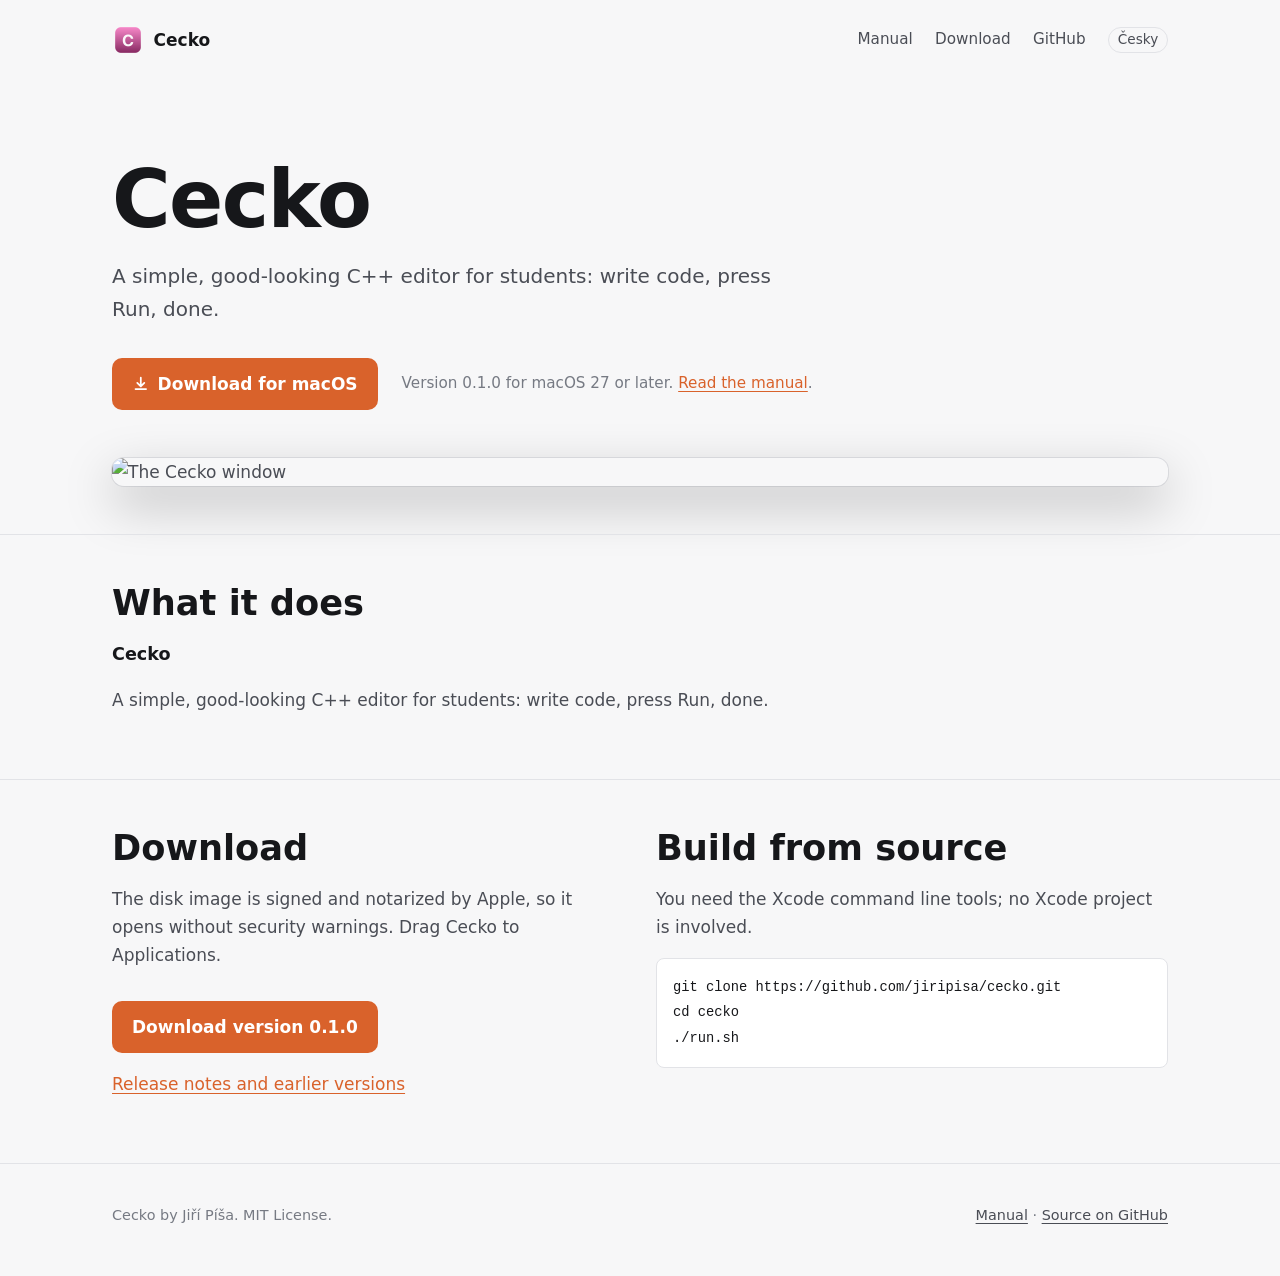
==== docs/index.html @ 794611c7 "chore: app skeleton — Cecko, a beginner C++ editor for macOS" ====
<!doctype html>
<html lang="en">
<head>
<meta charset="utf-8">
<meta name="viewport" content="width=device-width, initial-scale=1">
<title>Cecko for macOS</title>
<meta name="description" content="A simple, good-looking C++ editor for students: write code, press Run, done.">
<meta property="og:title" content="Cecko">
<meta property="og:description" content="A simple, good-looking C++ editor for students: write code, press Run, done.">
<meta property="og:image" content="https://jiripisa.github.io/cecko/assets/cecko-window.png">
<meta property="og:type" content="website">
<link rel="alternate" hreflang="en" href="https://jiripisa.github.io/cecko/">
<link rel="alternate" hreflang="cs" href="https://jiripisa.github.io/cecko/cs/">
<link rel="alternate" hreflang="x-default" href="https://jiripisa.github.io/cecko/">
<link rel="icon" href="assets/icon.png">
<link rel="stylesheet" href="assets/site.css">
</head>
<body>

<header class="wrap masthead">
  <a class="brand" href="#top"><img src="assets/icon.png" alt="" width="32" height="32">Cecko</a>
  <nav aria-label="Page">
    <a href="manual.html">Manual</a>
    <a href="#get">Download</a>
    <a href="https://github.com/jiripisa/cecko">GitHub</a>
    <a class="lang" href="cs/" hreflang="cs" lang="cs">Česky</a>
  </nav>
</header>

<main id="top">
  <div class="wrap hero">
    <h1>Cecko</h1>
    <p class="lede">A simple, good-looking C++ editor for students: write code, press Run, done.</p>
    <div class="actions">
      <a class="button" href="https://github.com/jiripisa/cecko/releases/download/v0.1.0/Cecko-0.1.0.dmg">
        <svg viewBox="0 0 20 20" fill="none" stroke="currentColor" stroke-width="2" aria-hidden="true"><path d="M10 3v10m0 0-4-4m4 4 4-4M4 16h12" stroke-linecap="round" stroke-linejoin="round"/></svg>
        Download for macOS
      </a>
      <span class="meta">Version 0.1.0 for macOS 27 or later. <a href="manual.html">Read the manual</a>.</span>
    </div>
    <figure class="shot">
      <img src="assets/cecko-window.png" alt="The Cecko window" width="1400">
    </figure>
  </div>

  <section id="features">
    <div class="wrap">
      <h2>What it does</h2>
      <!-- FILL: two to four short feature blocks from what the user said the app is for. -->
      <div class="grid">
        <div>
          <h3>Cecko</h3>
          <p>A simple, good-looking C++ editor for students: write code, press Run, done.</p>
        </div>
      </div>
    </div>
  </section>

  <section id="get">
    <div class="wrap grid">
      <div>
        <h2>Download</h2>
        <p>The disk image is signed and notarized by Apple, so it opens without
        security warnings. Drag Cecko to Applications.</p>
        <div class="actions">
          <a class="button" href="https://github.com/jiripisa/cecko/releases/download/v0.1.0/Cecko-0.1.0.dmg">Download version 0.1.0</a>
        </div>
        <p><a href="https://github.com/jiripisa/cecko/releases">Release notes and earlier versions</a></p>
      </div>
      <div>
        <h2>Build from source</h2>
        <p>You need the Xcode command line tools; no Xcode project is involved.</p>
<pre><code>git clone https://github.com/jiripisa/cecko.git
cd cecko
./run.sh</code></pre>
      </div>
    </div>
  </section>
</main>

<footer>
  <div class="wrap">
    <span>Cecko by Jiří Píša. MIT License.</span>
    <span><a href="manual.html">Manual</a> · <a href="https://github.com/jiripisa/cecko">Source on GitHub</a></span>
  </div>
</footer>

</body>
</html>
---- docs/assets/site.css ----
/* Shared by index.html and manual.html. Colours are tokens; adjust --accent
   to the app's icon. Light and dark follow the system. */
:root {
  --bg: #f7f7f8;
  --panel: #ffffff;
  --line: #e2e3e7;
  --ink: #16171a;
  --ink2: #4a4d55;
  --ink3: #767a83;
  --accent: #d9622b;
  --accent-ink: #ffffff;
  --measure: 44rem;
  --gutter: clamp(1rem, 4vw, 3rem);
  color-scheme: light dark;
}
@media (prefers-color-scheme: dark) {
  :root {
    --bg: #131418;
    --panel: #1a1c21;
    --line: #2a2d34;
    --ink: #e7ecf2;
    --ink2: #aab2bd;
    --ink3: #7d848e;
    --accent: #ff9e4a;
    --accent-ink: #1a1209;
  }
}
* { box-sizing: border-box; }
html { -webkit-text-size-adjust: 100%; scroll-padding-top: 1.5rem; }
body {
  margin: 0;
  background: var(--bg);
  color: var(--ink2);
  font: 1.0625rem/1.65 system-ui, -apple-system, "Segoe UI", sans-serif;
}
a { color: var(--accent); text-underline-offset: .2em; }
a:focus-visible, button:focus-visible { outline: 2px solid var(--accent); outline-offset: 3px; border-radius: 4px; }
code, kbd, pre { font-family: ui-monospace, "SF Mono", Menlo, monospace; font-size: .9em; }
code { color: var(--ink); }
b, strong { color: var(--ink); font-weight: 600; }
img { max-width: 100%; height: auto; }
.wrap { max-width: 72rem; margin: 0 auto; padding: 0 var(--gutter); }

.masthead { display: flex; align-items: center; justify-content: space-between; gap: 1rem; padding-block: 1.5rem; }
.brand { display: flex; align-items: center; gap: .6rem; color: var(--ink); text-decoration: none; font-weight: 650; }
.brand img { width: 2rem; height: 2rem; }
.masthead nav { display: flex; flex-wrap: wrap; justify-content: flex-end; gap: .4rem 1.4rem; }
.masthead nav a { color: var(--ink2); text-decoration: none; font-size: .95rem; }
.masthead nav a:hover, .masthead nav a[aria-current] { color: var(--ink); }
.masthead nav a.lang { padding: 0 .55rem; border: 1px solid var(--line); border-radius: 999px; font-size: .85rem; }

.hero { padding-block: clamp(2rem, 7vw, 5rem) 3rem; }
.hero h1 { margin: 0; color: var(--ink); font-size: clamp(2.6rem, 8vw, 5rem); line-height: 1; letter-spacing: -.02em; }
.lede { max-width: var(--measure); margin: 1.25rem 0 0; font-size: 1.25rem; }
.actions { display: flex; flex-wrap: wrap; align-items: center; gap: 1rem 1.5rem; margin-top: 2rem; }
.button {
  display: inline-flex; align-items: center; gap: .5rem; padding: .75rem 1.25rem; border-radius: 10px;
  background: var(--accent); color: var(--accent-ink); font-weight: 650; text-decoration: none;
}
.button svg { width: 1.1rem; height: 1.1rem; }
.meta { color: var(--ink3); font-size: .95rem; }
.shot { margin: 3rem 0 0; }
.shot img { display: block; border-radius: 12px; box-shadow: 0 18px 50px rgba(0,0,0,.25), 0 0 0 1px var(--line); }

section { padding-block: 3rem; border-top: 1px solid var(--line); }
section h2 { margin: 0 0 1rem; color: var(--ink); font-size: clamp(1.6rem, 3.5vw, 2.2rem); line-height: 1.15; }
section p, section li { max-width: var(--measure); }
.grid { display: grid; grid-template-columns: repeat(auto-fit, minmax(16rem, 1fr)); gap: 2rem; }
.grid h3 { margin: 0 0 .4rem; color: var(--ink); font-size: 1.1rem; }
pre { overflow-x: auto; padding: 1rem; border-radius: 8px; background: var(--panel); border: 1px solid var(--line); color: var(--ink); }

footer { padding-block: 2.5rem 3rem; color: var(--ink3); font-size: .9rem; border-top: 1px solid var(--line); }
footer .wrap { display: flex; flex-wrap: wrap; justify-content: space-between; gap: 1rem; }
footer a { color: var(--ink2); }

@media (max-width: 640px) {
  .masthead nav a:not(.lang):not(:first-child) { display: none; }
}
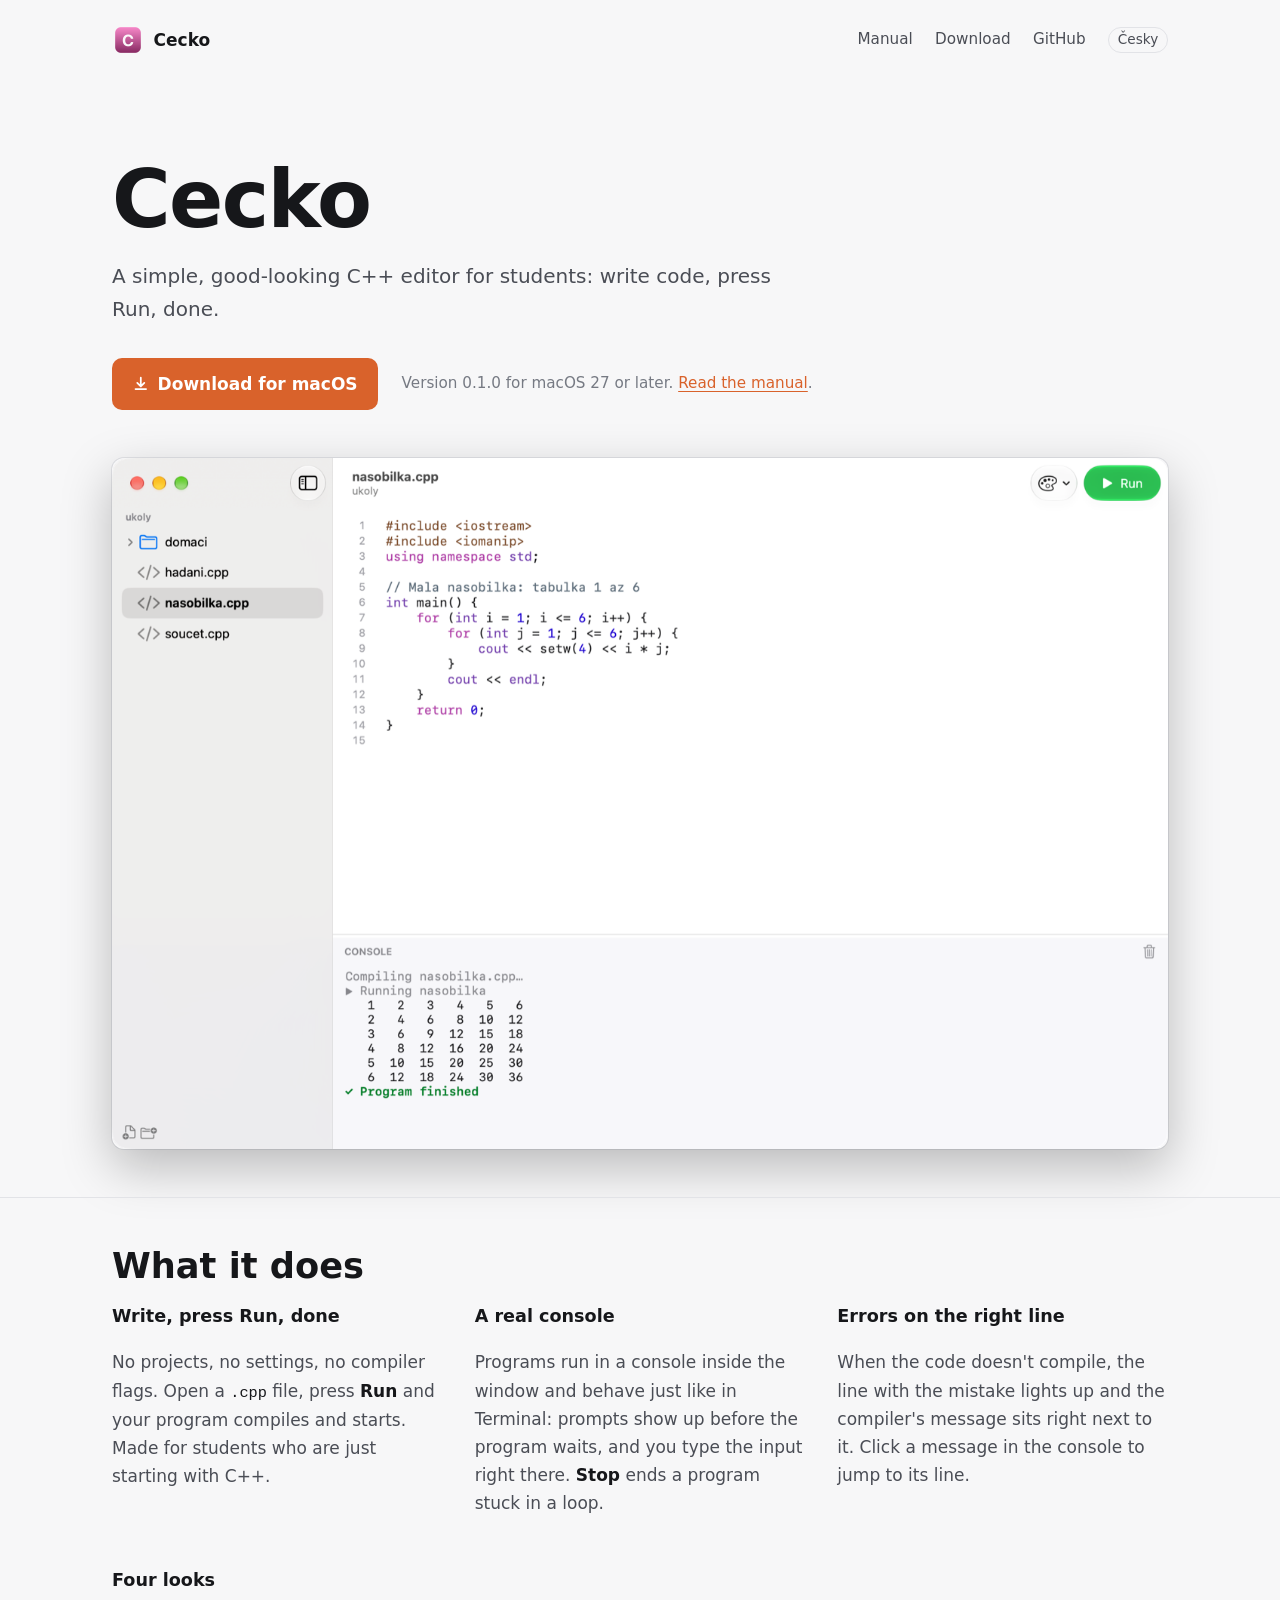
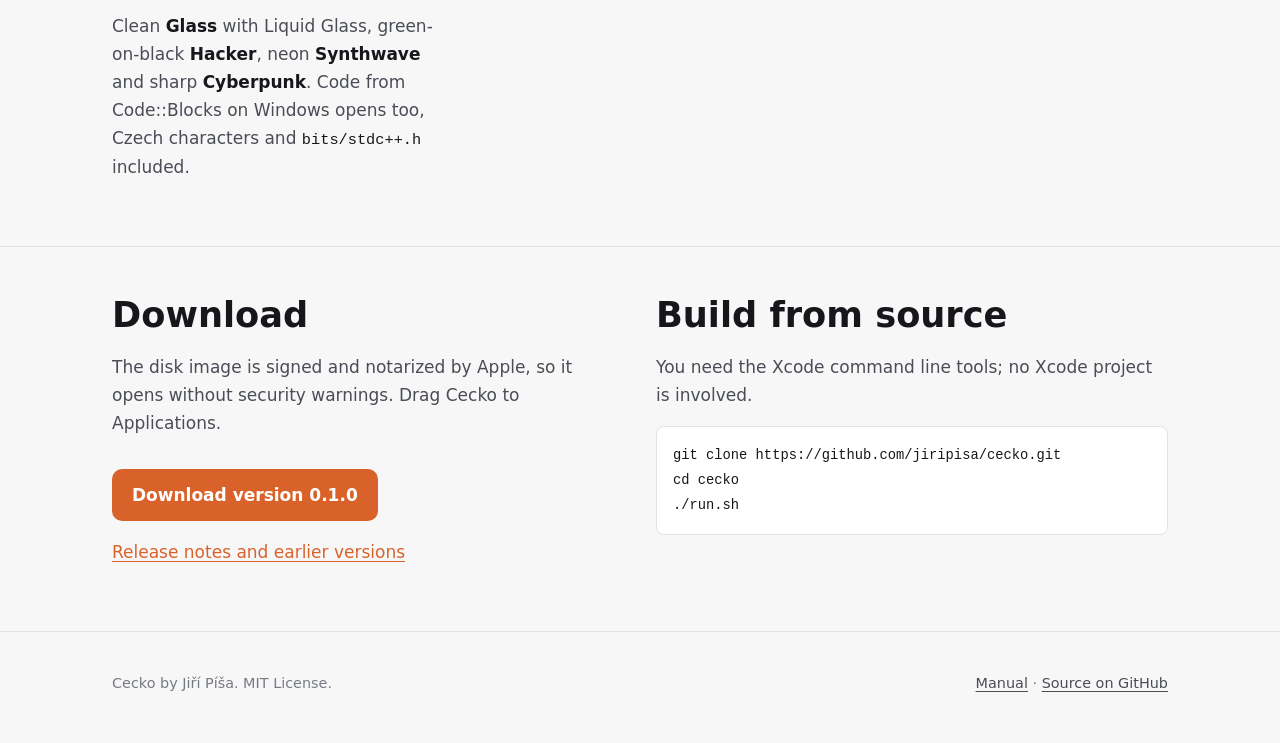
==== commit 93bfb782: "docs: website, manual (EN + CS) and changelog for v0.1" ====
--- a/docs/index.html
+++ b/docs/index.html
@@ -46,11 +46,30 @@
   <section id="features">
     <div class="wrap">
       <h2>What it does</h2>
-      <!-- FILL: two to four short feature blocks from what the user said the app is for. -->
       <div class="grid">
         <div>
-          <h3>Cecko</h3>
-          <p>A simple, good-looking C++ editor for students: write code, press Run, done.</p>
+          <h3>Write, press Run, done</h3>
+          <p>No projects, no settings, no compiler flags. Open a <code>.cpp</code>
+          file, press <b>Run</b> and your program compiles and starts. Made for
+          students who are just starting with C++.</p>
+        </div>
+        <div>
+          <h3>A real console</h3>
+          <p>Programs run in a console inside the window and behave just like in
+          Terminal: prompts show up before the program waits, and you type the
+          input right there. <b>Stop</b> ends a program stuck in a loop.</p>
+        </div>
+        <div>
+          <h3>Errors on the right line</h3>
+          <p>When the code doesn't compile, the line with the mistake lights up
+          and the compiler's message sits right next to it. Click a message in
+          the console to jump to its line.</p>
+        </div>
+        <div>
+          <h3>Four looks</h3>
+          <p>Clean <b>Glass</b> with Liquid Glass, green-on-black <b>Hacker</b>,
+          neon <b>Synthwave</b> and sharp <b>Cyberpunk</b>. Code from Code::Blocks
+          on Windows opens too, Czech characters and <code>bits/stdc++.h</code> included.</p>
         </div>
       </div>
     </div>
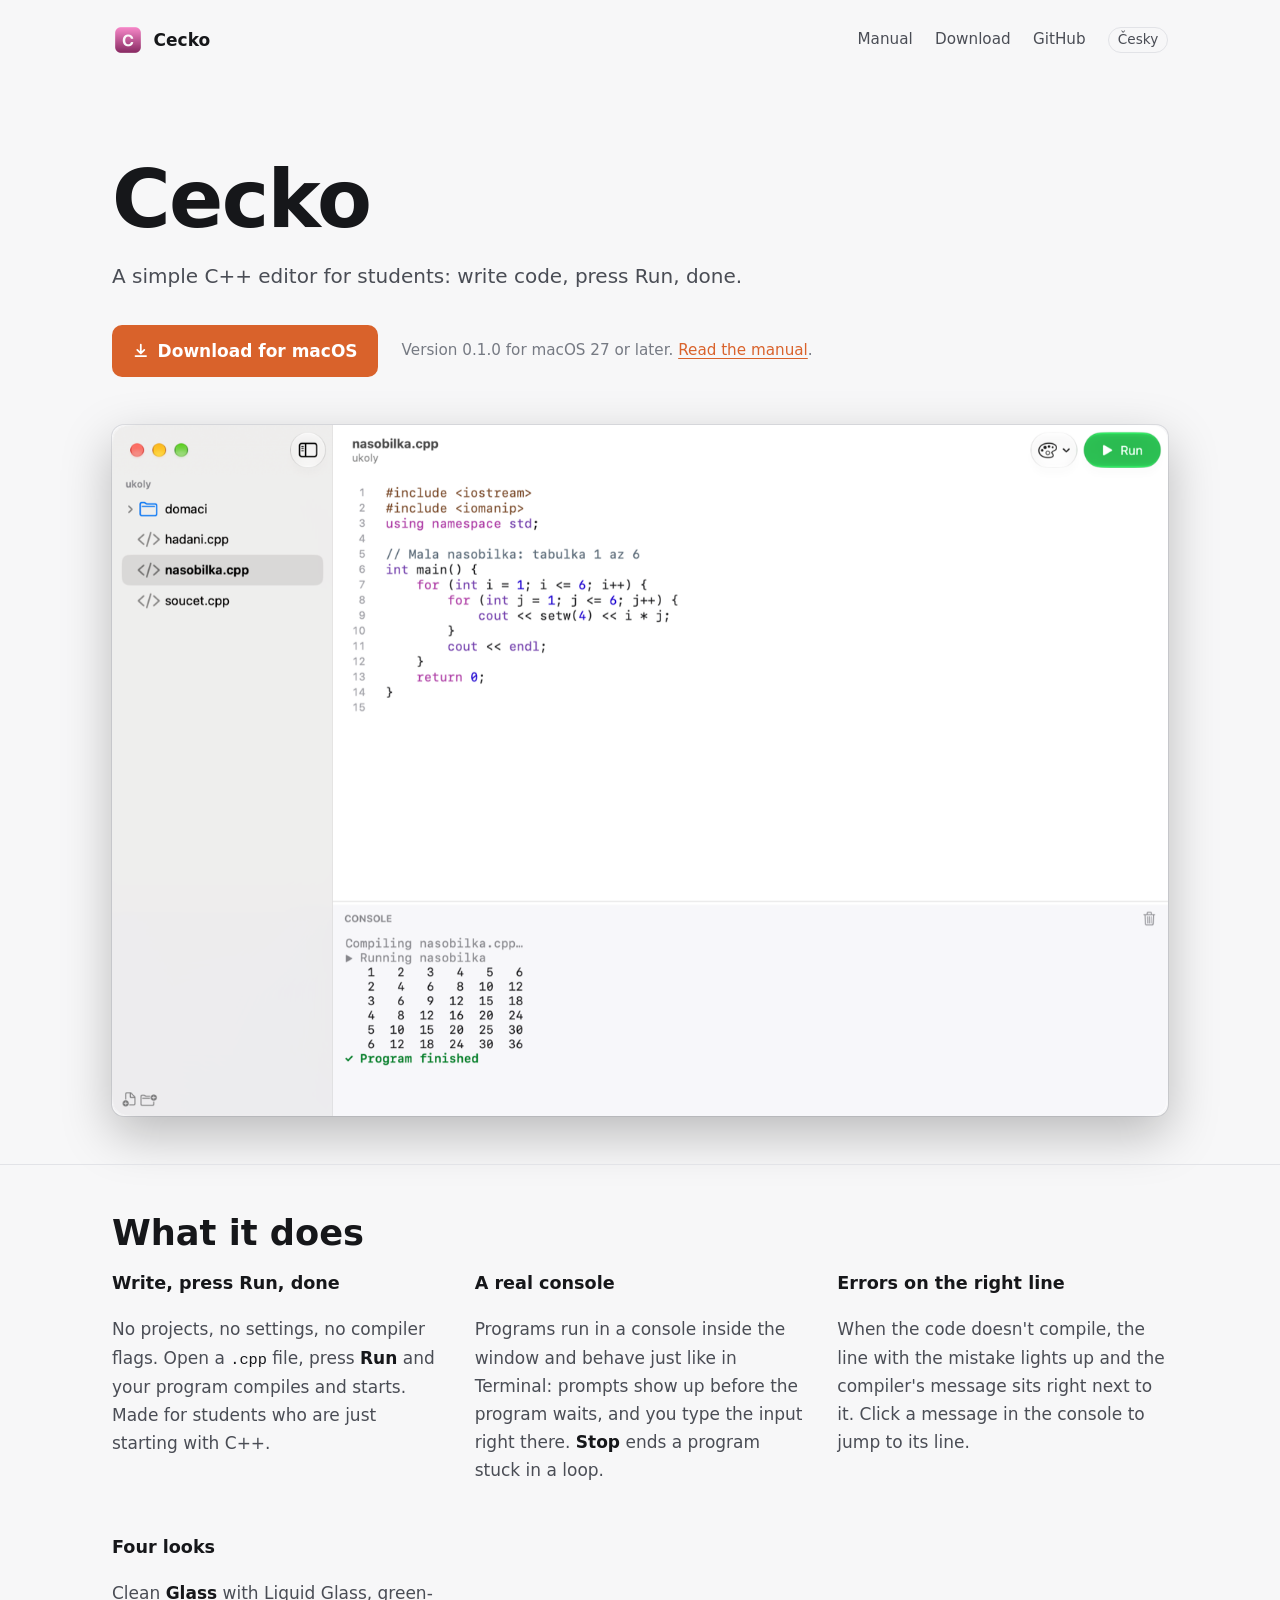
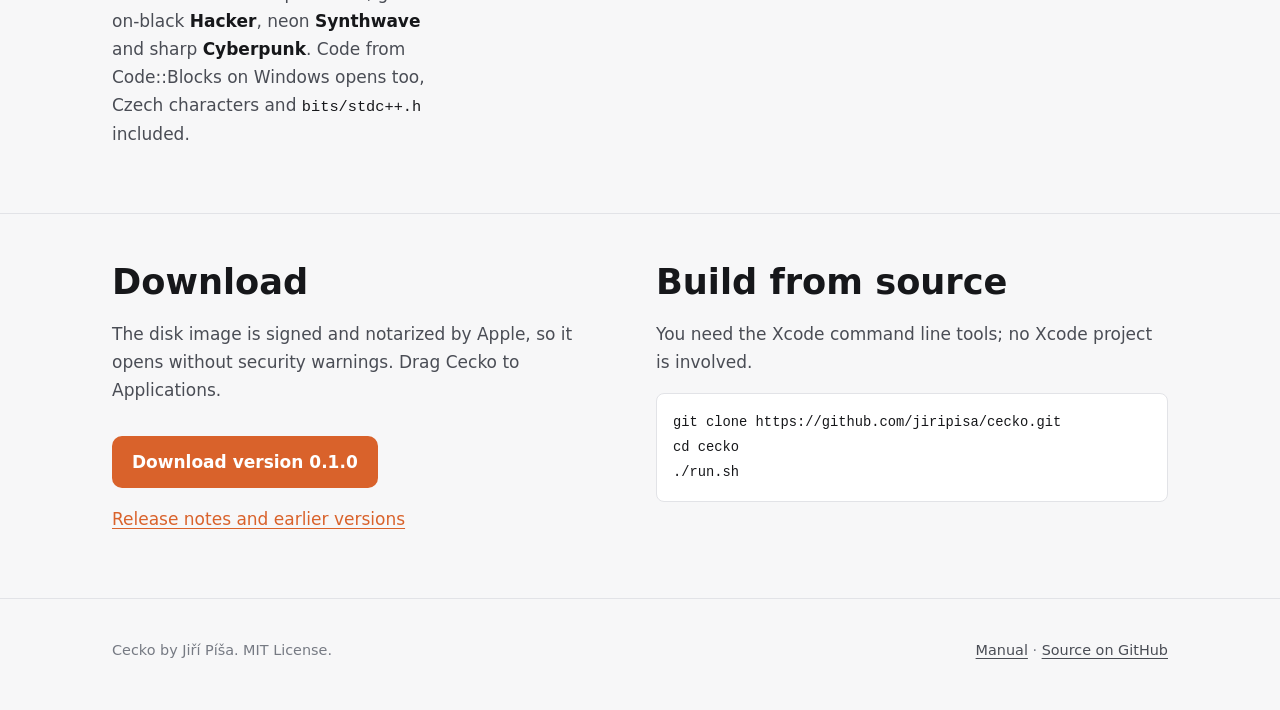
==== commit 44cfff8b: "fix(ui): one bubble per line, save before Trash, focus back to editor, no focus ring; docs: drop 'go" ====
--- a/docs/index.html
+++ b/docs/index.html
@@ -4,9 +4,9 @@
 <meta charset="utf-8">
 <meta name="viewport" content="width=device-width, initial-scale=1">
 <title>Cecko for macOS</title>
-<meta name="description" content="A simple, good-looking C++ editor for students: write code, press Run, done.">
+<meta name="description" content="A simple C++ editor for students: write code, press Run, done.">
 <meta property="og:title" content="Cecko">
-<meta property="og:description" content="A simple, good-looking C++ editor for students: write code, press Run, done.">
+<meta property="og:description" content="A simple C++ editor for students: write code, press Run, done.">
 <meta property="og:image" content="https://jiripisa.github.io/cecko/assets/cecko-window.png">
 <meta property="og:type" content="website">
 <link rel="alternate" hreflang="en" href="https://jiripisa.github.io/cecko/">
@@ -30,7 +30,7 @@
 <main id="top">
   <div class="wrap hero">
     <h1>Cecko</h1>
-    <p class="lede">A simple, good-looking C++ editor for students: write code, press Run, done.</p>
+    <p class="lede">A simple C++ editor for students: write code, press Run, done.</p>
     <div class="actions">
       <a class="button" href="https://github.com/jiripisa/cecko/releases/download/v0.1.0/Cecko-0.1.0.dmg">
         <svg viewBox="0 0 20 20" fill="none" stroke="currentColor" stroke-width="2" aria-hidden="true"><path d="M10 3v10m0 0-4-4m4 4 4-4M4 16h12" stroke-linecap="round" stroke-linejoin="round"/></svg>
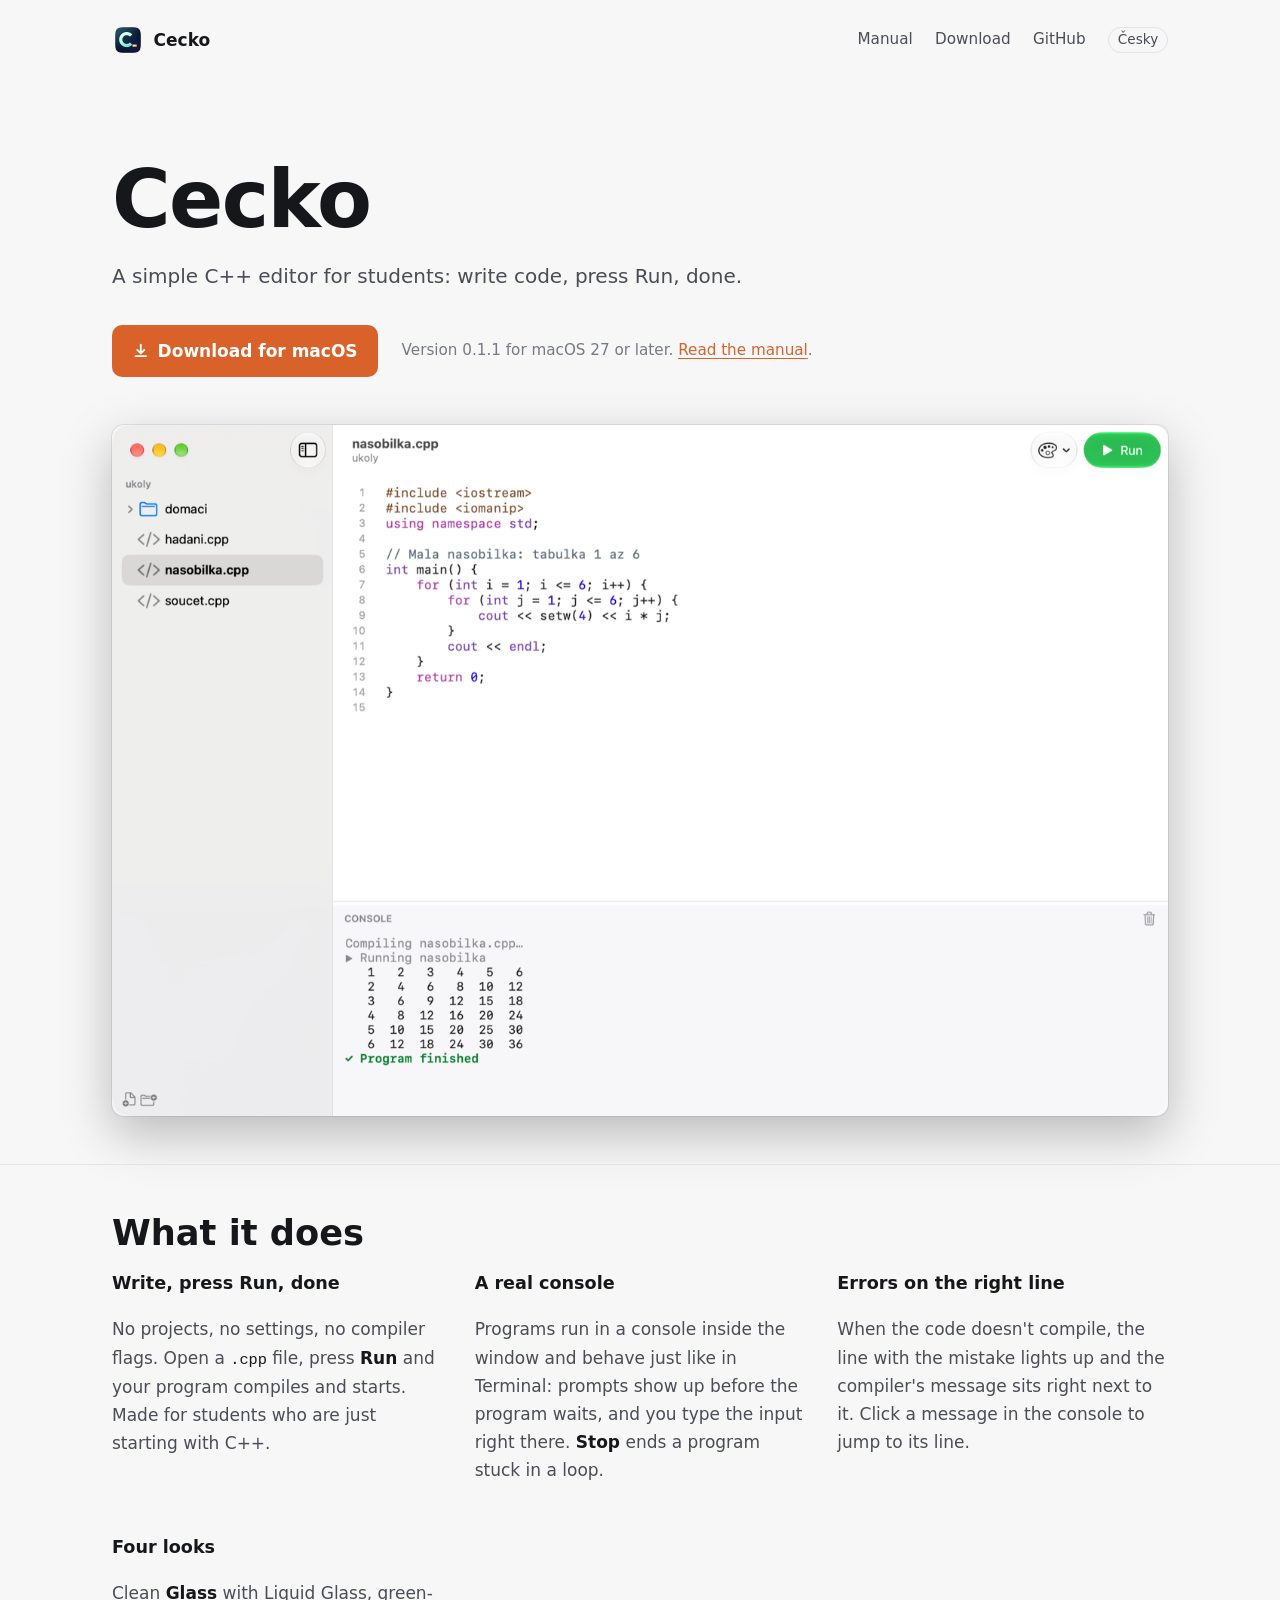
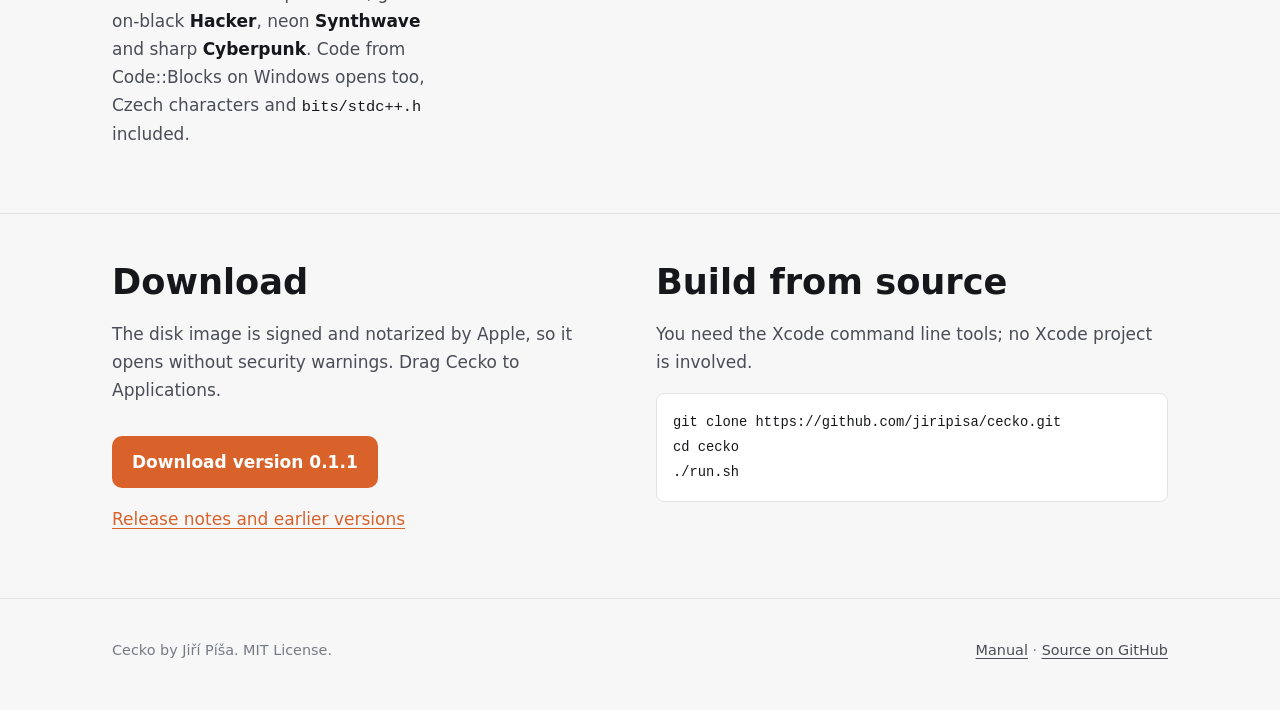
==== commit 400ba33b: "chore: merge release/v0.1.1 — v0.1.1 release" ====
--- a/docs/index.html
+++ b/docs/index.html
@@ -32,11 +32,11 @@
     <h1>Cecko</h1>
     <p class="lede">A simple C++ editor for students: write code, press Run, done.</p>
     <div class="actions">
-      <a class="button" href="https://github.com/jiripisa/cecko/releases/download/v0.1.0/Cecko-0.1.0.dmg">
+      <a class="button" href="https://github.com/jiripisa/cecko/releases/download/v0.1.1/Cecko-0.1.1.dmg">
         <svg viewBox="0 0 20 20" fill="none" stroke="currentColor" stroke-width="2" aria-hidden="true"><path d="M10 3v10m0 0-4-4m4 4 4-4M4 16h12" stroke-linecap="round" stroke-linejoin="round"/></svg>
         Download for macOS
       </a>
-      <span class="meta">Version 0.1.0 for macOS 27 or later. <a href="manual.html">Read the manual</a>.</span>
+      <span class="meta">Version 0.1.1 for macOS 27 or later. <a href="manual.html">Read the manual</a>.</span>
     </div>
     <figure class="shot">
       <img src="assets/cecko-window.png" alt="The Cecko window" width="1400">
@@ -82,7 +82,7 @@
         <p>The disk image is signed and notarized by Apple, so it opens without
         security warnings. Drag Cecko to Applications.</p>
         <div class="actions">
-          <a class="button" href="https://github.com/jiripisa/cecko/releases/download/v0.1.0/Cecko-0.1.0.dmg">Download version 0.1.0</a>
+          <a class="button" href="https://github.com/jiripisa/cecko/releases/download/v0.1.1/Cecko-0.1.1.dmg">Download version 0.1.1</a>
         </div>
         <p><a href="https://github.com/jiripisa/cecko/releases">Release notes and earlier versions</a></p>
       </div>
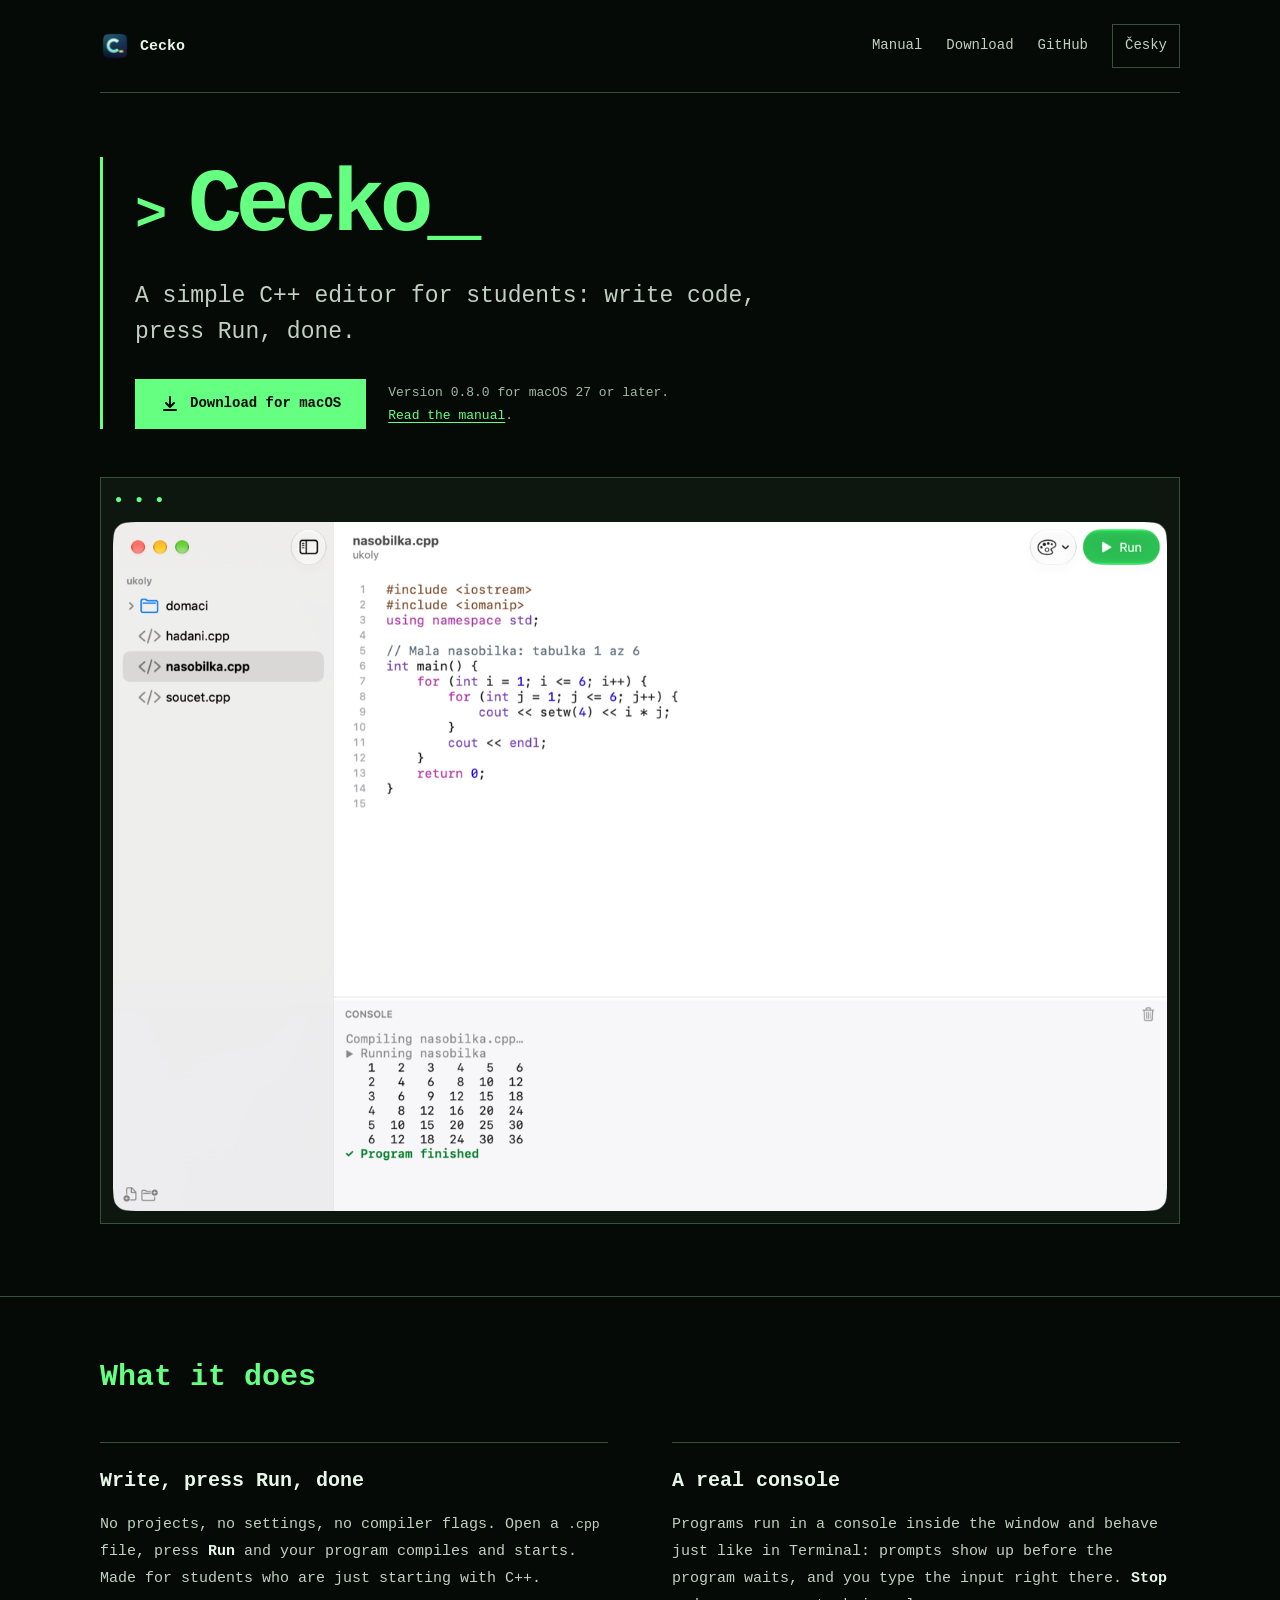
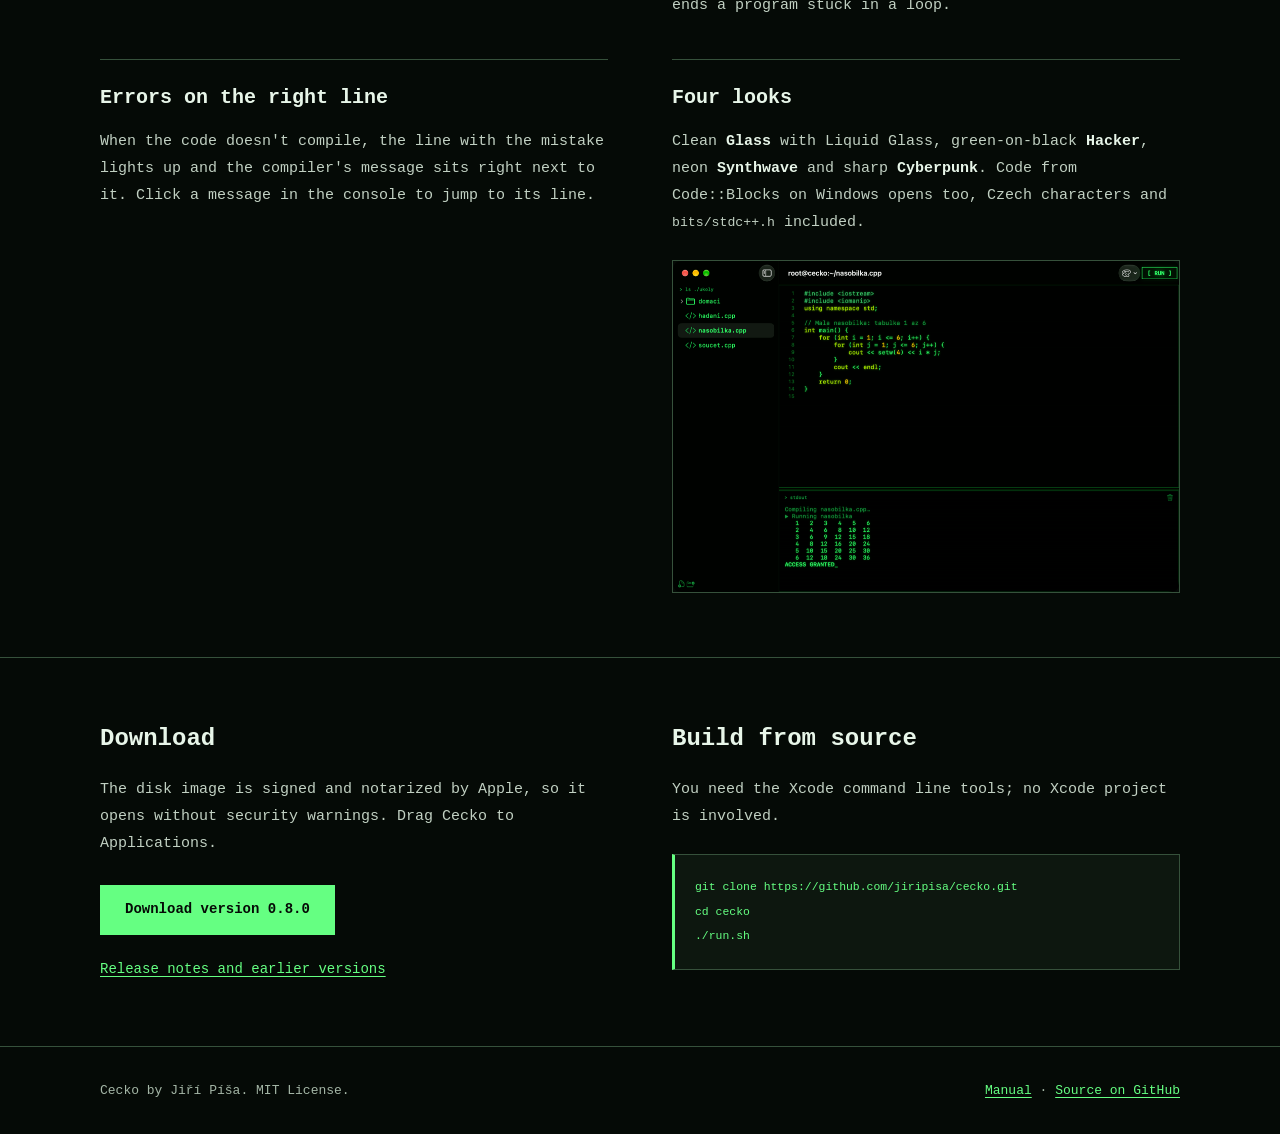
==== commit ebe7f5f4: "chore: merge release/v0.8.0 — v0.8.0 release" ====
--- a/docs/index.html
+++ b/docs/index.html
@@ -16,6 +16,7 @@
 <link rel="stylesheet" href="assets/site.css">
 </head>
 <body>
+<a class="skip" href="#top">Skip to content</a>
 
 <header class="wrap masthead">
   <a class="brand" href="#top"><img src="assets/icon.png" alt="" width="32" height="32">Cecko</a>
@@ -29,17 +30,19 @@
 
 <main id="top">
   <div class="wrap hero">
-    <h1>Cecko</h1>
+    <div class="hero-copy">
+    <h1><span class="prompt" aria-hidden="true">&gt; </span>Cecko<span class="cursor" aria-hidden="true">_</span></h1>
     <p class="lede">A simple C++ editor for students: write code, press Run, done.</p>
     <div class="actions">
-      <a class="button" href="https://github.com/jiripisa/cecko/releases/download/v0.1.1/Cecko-0.1.1.dmg">
+      <a class="button" href="https://github.com/jiripisa/cecko/releases/download/v0.8.0/Cecko-0.8.0.dmg">
         <svg viewBox="0 0 20 20" fill="none" stroke="currentColor" stroke-width="2" aria-hidden="true"><path d="M10 3v10m0 0-4-4m4 4 4-4M4 16h12" stroke-linecap="round" stroke-linejoin="round"/></svg>
         Download for macOS
       </a>
-      <span class="meta">Version 0.1.1 for macOS 27 or later. <a href="manual.html">Read the manual</a>.</span>
+      <span class="meta">Version 0.8.0 for macOS 27 or later. <a href="manual.html">Read the manual</a>.</span>
     </div>
-    <figure class="shot">
-      <img src="assets/cecko-window.png" alt="The Cecko window" width="1400">
+    </div>
+    <figure class="shot"><span class="terminal-chrome" aria-hidden="true">● ● ●</span>
+      <img src="assets/cecko-window.png" alt="Cecko in the Glass theme: a file sidebar, C++ multiplication-table code, a green Run button and the resulting table in the console." width="1400" height="916" fetchpriority="high">
     </figure>
   </div>
 
@@ -70,6 +73,7 @@
           <p>Clean <b>Glass</b> with Liquid Glass, green-on-black <b>Hacker</b>,
           neon <b>Synthwave</b> and sharp <b>Cyberpunk</b>. Code from Code::Blocks
           on Windows opens too, Czech characters and <code>bits/stdc++.h</code> included.</p>
+          <figure class="hacker-shot"><img src="assets/manual/theme-hacker.png" alt="Cecko’s Hacker theme with green C++ code and multiplication-table output on black." width="1000" height="654" loading="lazy"></figure>
         </div>
       </div>
     </div>
@@ -82,7 +86,7 @@
         <p>The disk image is signed and notarized by Apple, so it opens without
         security warnings. Drag Cecko to Applications.</p>
         <div class="actions">
-          <a class="button" href="https://github.com/jiripisa/cecko/releases/download/v0.1.1/Cecko-0.1.1.dmg">Download version 0.1.1</a>
+          <a class="button" href="https://github.com/jiripisa/cecko/releases/download/v0.8.0/Cecko-0.8.0.dmg">Download version 0.8.0</a>
         </div>
         <p><a href="https://github.com/jiripisa/cecko/releases">Release notes and earlier versions</a></p>
       </div>
--- a/docs/assets/site.css
+++ b/docs/assets/site.css
@@ -1,78 +1,119 @@
-/* Shared by index.html and manual.html. Colours are tokens; adjust --accent
-   to the app's icon. Light and dark follow the system. */
+/* Shared by index.html and manual.html (manual.css builds on these tokens).
+   A dark "terminal" look that echoes the app's Hacker theme. */
 :root {
-  --bg: #f7f7f8;
-  --panel: #ffffff;
-  --line: #e2e3e7;
-  --ink: #16171a;
-  --ink2: #4a4d55;
-  --ink3: #767a83;
-  --accent: #d9622b;
-  --accent-ink: #ffffff;
+  --bg: #050a06;
+  --panel: #0d170f;
+  --line: #36513b;
+  --ink: #e8f6e9;
+  --ink2: #c1d0c2;
+  --ink3: #a4b6a6;
+  --accent: #65ff82;
+  --accent-ink: #050a06;
+  --focus: #65ff82;
   --measure: 44rem;
-  --gutter: clamp(1rem, 4vw, 3rem);
-  color-scheme: light dark;
-}
-@media (prefers-color-scheme: dark) {
-  :root {
-    --bg: #131418;
-    --panel: #1a1c21;
-    --line: #2a2d34;
-    --ink: #e7ecf2;
-    --ink2: #aab2bd;
-    --ink3: #7d848e;
-    --accent: #ff9e4a;
-    --accent-ink: #1a1209;
-  }
+  color-scheme: dark;
 }
 * { box-sizing: border-box; }
-html { -webkit-text-size-adjust: 100%; scroll-padding-top: 1.5rem; }
-body {
-  margin: 0;
-  background: var(--bg);
-  color: var(--ink2);
-  font: 1.0625rem/1.65 system-ui, -apple-system, "Segoe UI", sans-serif;
+html { -webkit-text-size-adjust: 100%; scroll-padding-top: 24px; }
+body { margin: 0; font-size: 17px; line-height: 1.65; }
+img { display: block; max-width: 100%; height: auto; }
+a { text-underline-offset: .22em; }
+a:hover { text-decoration-thickness: 2px; }
+a:focus-visible { outline: 3px solid var(--focus); outline-offset: 5px; }
+h1,h2,h3,p,figure { margin: 0; }
+h1,h2,h3 { line-height: 1.1; text-wrap: balance; }
+p { max-width: 68ch; }
+p + p { margin-top: 1rem; }
+code,pre { font-family: ui-monospace, 'SFMono-Regular', Menlo, Consolas, monospace; }
+code { font-size: .88em; }
+pre { margin: 24px 0 0; padding: 24px; white-space: pre-wrap; overflow-wrap: anywhere; font-size: 14px; line-height: 1.9; }
+.wrap { width: min(1160px, calc(100% - 64px)); margin-inline: auto; }
+.masthead { display: flex; align-items: center; justify-content: space-between; gap: 24px; padding-block: 24px; }
+.brand { display: inline-flex; align-items: center; gap: 10px; font-weight: 700; text-decoration: none; }
+.brand img { width: 36px; height: 36px; }
+nav { display: flex; flex-wrap: wrap; align-items: center; gap: 8px 28px; }
+nav a { display: inline-flex; align-items: center; min-height: 44px; font-size: 14px; text-decoration: none; }
+.actions { display: flex; flex-wrap: wrap; align-items: center; gap: 16px; margin-top: 28px; }
+.button { display: inline-flex; align-items: center; justify-content: center; gap: 10px; min-height: 50px; padding: 13px 24px; font-size: 16px; line-height: 1.4; font-weight: 700; text-decoration: none; }
+.button svg { width: 20px; height: 20px; flex-shrink: 0; }
+.meta { font-size: 13px; line-height: 1.8; }
+.meta a { white-space: nowrap; }
+.shot img { width: 100%; }
+.grid { display: grid; gap: 48px; }
+.grid > * { min-width: 0; }
+#features h2 { margin-bottom: 48px; }
+#features h3 { margin-bottom: 16px; }
+#get h2 { margin-bottom: 20px; }
+#get .actions + p { margin-top: 22px; font-size: 14px; }
+footer { font-size: 13px; padding-block: 32px; }
+footer .wrap { display: flex; flex-wrap: wrap; justify-content: space-between; gap: 16px; }
+.skip { position: absolute; left: 16px; top: -100px; z-index: 10; padding: 12px 20px; background: #fff; color: #111; }
+.skip:focus { top: 12px; }
+.gallery { display: grid; grid-template-columns: repeat(2,minmax(0,1fr)); gap: 24px; margin-top: 36px; }
+.gallery figure { min-width: 0; }
+.gallery img { width: 100%; }
+.gallery figcaption { font-weight: 700; }
+@media(max-width: 640px) {
+ .wrap { width: calc(100% - 40px); }
+ .masthead { align-items: flex-start; flex-direction: column; gap: 8px; padding-block: 16px; }
+ nav { width: 100%; justify-content: space-between; gap: 6px 14px; }
+ nav a { font-size: 13px; }
+ .grid { grid-template-columns: minmax(0,1fr) !important; gap: 36px; }
+ .gallery { grid-template-columns: minmax(0,1fr); }
+ .button { max-width: 100%; }
+ pre { padding: 20px; font-size: 12px; }
+ footer .wrap { flex-direction: column; }
 }
-a { color: var(--accent); text-underline-offset: .2em; }
-a:focus-visible, button:focus-visible { outline: 2px solid var(--accent); outline-offset: 3px; border-radius: 4px; }
-code, kbd, pre { font-family: ui-monospace, "SF Mono", Menlo, monospace; font-size: .9em; }
-code { color: var(--ink); }
-b, strong { color: var(--ink); font-weight: 600; }
-img { max-width: 100%; height: auto; }
-.wrap { max-width: 72rem; margin: 0 auto; padding: 0 var(--gutter); }
 
-.masthead { display: flex; align-items: center; justify-content: space-between; gap: 1rem; padding-block: 1.5rem; }
-.brand { display: flex; align-items: center; gap: .6rem; color: var(--ink); text-decoration: none; font-weight: 650; }
-.brand img { width: 2rem; height: 2rem; }
-.masthead nav { display: flex; flex-wrap: wrap; justify-content: flex-end; gap: .4rem 1.4rem; }
-.masthead nav a { color: var(--ink2); text-decoration: none; font-size: .95rem; }
-.masthead nav a:hover, .masthead nav a[aria-current] { color: var(--ink); }
-.masthead nav a.lang { padding: 0 .55rem; border: 1px solid var(--line); border-radius: 999px; font-size: .85rem; }
-
-.hero { padding-block: clamp(2rem, 7vw, 5rem) 3rem; }
-.hero h1 { margin: 0; color: var(--ink); font-size: clamp(2.6rem, 8vw, 5rem); line-height: 1; letter-spacing: -.02em; }
-.lede { max-width: var(--measure); margin: 1.25rem 0 0; font-size: 1.25rem; }
-.actions { display: flex; flex-wrap: wrap; align-items: center; gap: 1rem 1.5rem; margin-top: 2rem; }
-.button {
-  display: inline-flex; align-items: center; gap: .5rem; padding: .75rem 1.25rem; border-radius: 10px;
-  background: var(--accent); color: var(--accent-ink); font-weight: 650; text-decoration: none;
+/* ---- Theme ---- */
+body { background: var(--bg); color: var(--ink2); font-family: ui-monospace, 'SFMono-Regular', Menlo, Consolas, monospace; font-size: 15px; line-height: 1.8; }
+a { color: var(--accent); }
+h1,h2,h3,b,strong { color: var(--ink); }
+.wrap { max-width: 1080px; }
+.masthead { border-bottom: 1px solid var(--line); }
+.brand { color: var(--ink); }
+.brand img { width: 30px; height: 30px; }
+nav { gap: 24px; }
+nav a { color: var(--ink2); }
+nav a:hover { color: var(--accent); }
+.lang { border: 1px solid var(--line); padding-inline: 12px; }
+.hero { padding-block: 64px 72px; }
+.hero-copy { border-left: 3px solid var(--accent); padding-left: 32px; }
+.hero h1 { color: var(--accent); font-size: clamp(64px,7vw,96px); font-weight: 700; letter-spacing: -.065em; }
+.prompt,.cursor { color: var(--accent); }
+.prompt { font-size: .6em; }
+.lede { margin-top: 22px; max-width: 650px; font-size: clamp(18px,2.2vw,23px); line-height: 1.6; }
+.hero .actions { gap: 22px; }
+.button { background: var(--accent); color: var(--accent-ink); border: 1px solid var(--accent); border-radius: 0; font-size: 14px; }
+.button:hover { background: #a0ffb2; }
+.meta { max-width: 320px; color: var(--ink3); }
+.shot { margin-top: 48px; border: 1px solid var(--line); background: var(--panel); padding: 12px; }
+.terminal-chrome { display: block; font-size: 12px; color: var(--accent); padding: 0 2px 10px; letter-spacing: .25em; }
+.shot img { border-radius: 4px; }
+#features { border-block: 1px solid var(--line); padding-block: 64px; }
+#features h2 { font-size: 30px; color: var(--accent); }
+#features .grid { grid-template-columns: repeat(2,minmax(0,1fr)); gap: 40px 64px; }
+#features .grid > div { border-top: 1px solid var(--line); padding-top: 24px; }
+#features h3 { font-size: 20px; line-height: 1.4; }
+.hacker-shot { margin-top: 24px; border: 1px solid var(--line); }
+.hacker-shot img { width: 100%; }
+#get { padding-block: 64px; }
+#get .grid { grid-template-columns: repeat(2,minmax(0,1fr)); gap: 64px; }
+#get h2 { font-size: 24px; line-height: 1.4; }
+pre { background: var(--panel); border: 1px solid var(--line); border-left: 3px solid var(--accent); color: var(--accent); font-size: 13px; padding: 20px; }
+footer { border-top: 1px solid var(--line); color: var(--ink3); }
+@media(max-width: 640px) {
+ nav { gap: 8px 16px; }
+ .lang { padding-inline: 8px; }
+ .hero { padding-block: 40px 48px; }
+ .hero-copy { padding-left: 18px; }
+ .hero h1 { font-size: 58px; }
+ .lede { font-size: 18px; }
+ .hero .actions { gap: 16px; }
+ .hero .button { padding-inline: 13px; font-size: 13px; }
+ .meta { font-size: 12px; }
+ .shot { padding: 6px; margin-top: 32px; }
+ #features,#get { padding-block: 48px; }
+ #features h2 { font-size: 26px; margin-bottom: 32px; }
+ #features .grid,#get .grid { gap: 32px; }
 }
-.button svg { width: 1.1rem; height: 1.1rem; }
-.meta { color: var(--ink3); font-size: .95rem; }
-.shot { margin: 3rem 0 0; }
-.shot img { display: block; border-radius: 12px; box-shadow: 0 18px 50px rgba(0,0,0,.25), 0 0 0 1px var(--line); }
-
-section { padding-block: 3rem; border-top: 1px solid var(--line); }
-section h2 { margin: 0 0 1rem; color: var(--ink); font-size: clamp(1.6rem, 3.5vw, 2.2rem); line-height: 1.15; }
-section p, section li { max-width: var(--measure); }
-.grid { display: grid; grid-template-columns: repeat(auto-fit, minmax(16rem, 1fr)); gap: 2rem; }
-.grid h3 { margin: 0 0 .4rem; color: var(--ink); font-size: 1.1rem; }
-pre { overflow-x: auto; padding: 1rem; border-radius: 8px; background: var(--panel); border: 1px solid var(--line); color: var(--ink); }
-
-footer { padding-block: 2.5rem 3rem; color: var(--ink3); font-size: .9rem; border-top: 1px solid var(--line); }
-footer .wrap { display: flex; flex-wrap: wrap; justify-content: space-between; gap: 1rem; }
-footer a { color: var(--ink2); }
-
-@media (max-width: 640px) {
-  .masthead nav a:not(.lang):not(:first-child) { display: none; }
-}
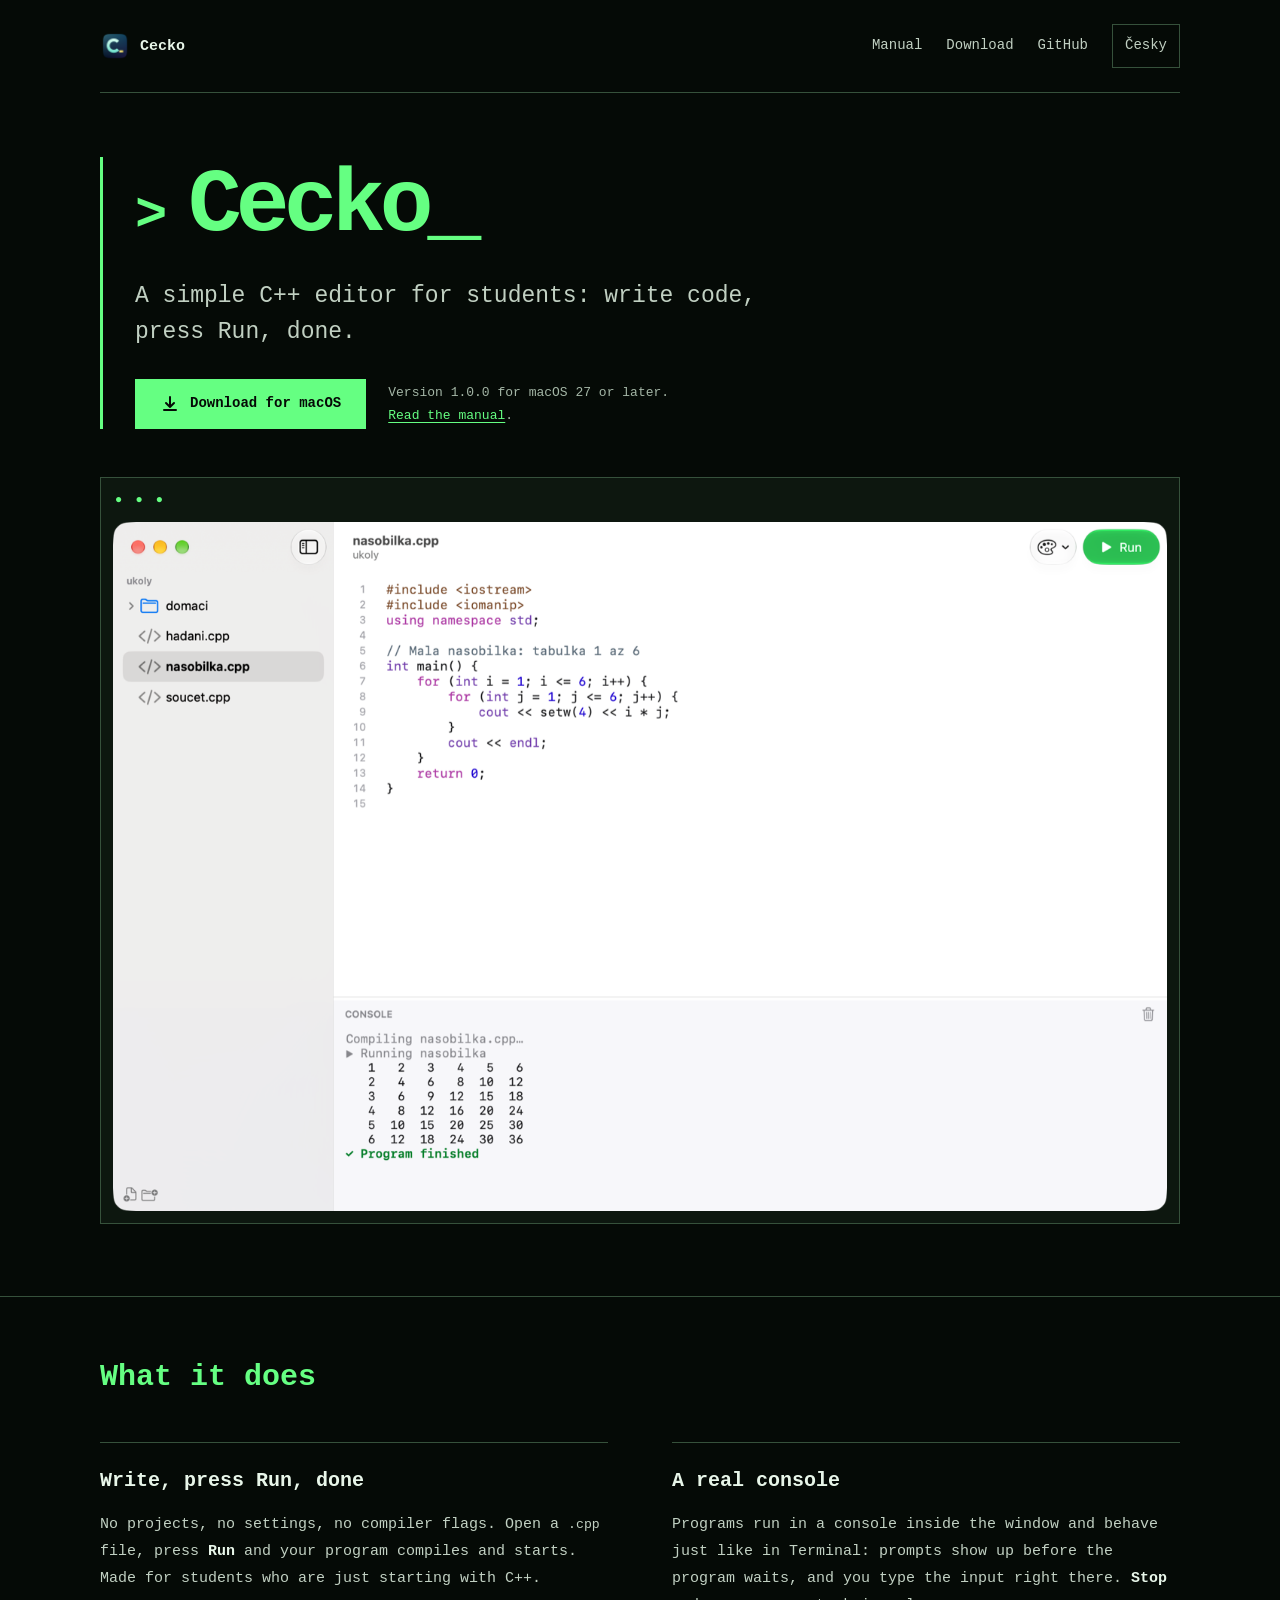
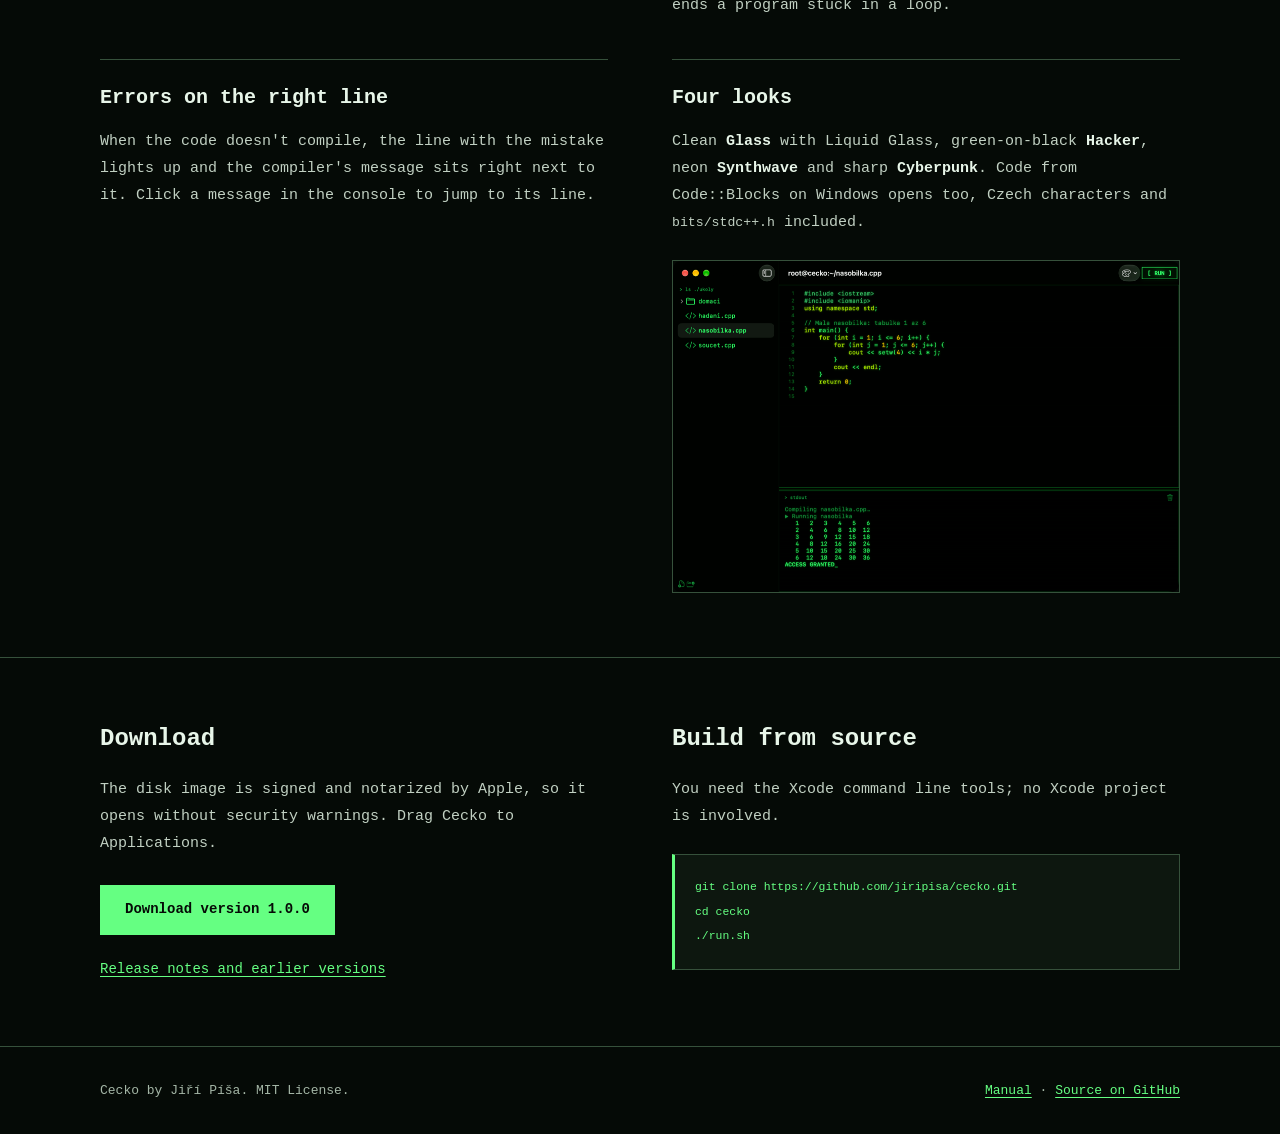
==== commit 85b4fe11: "chore: merge release/v1.0.0 — v1.0.0 release" ====
--- a/docs/index.html
+++ b/docs/index.html
@@ -34,11 +34,11 @@
     <h1><span class="prompt" aria-hidden="true">&gt; </span>Cecko<span class="cursor" aria-hidden="true">_</span></h1>
     <p class="lede">A simple C++ editor for students: write code, press Run, done.</p>
     <div class="actions">
-      <a class="button" href="https://github.com/jiripisa/cecko/releases/download/v0.8.0/Cecko-0.8.0.dmg">
+      <a class="button" href="https://github.com/jiripisa/cecko/releases/download/v1.0.0/Cecko-1.0.0.dmg">
         <svg viewBox="0 0 20 20" fill="none" stroke="currentColor" stroke-width="2" aria-hidden="true"><path d="M10 3v10m0 0-4-4m4 4 4-4M4 16h12" stroke-linecap="round" stroke-linejoin="round"/></svg>
         Download for macOS
       </a>
-      <span class="meta">Version 0.8.0 for macOS 27 or later. <a href="manual.html">Read the manual</a>.</span>
+      <span class="meta">Version 1.0.0 for macOS 27 or later. <a href="manual.html">Read the manual</a>.</span>
     </div>
     </div>
     <figure class="shot"><span class="terminal-chrome" aria-hidden="true">● ● ●</span>
@@ -86,7 +86,7 @@
         <p>The disk image is signed and notarized by Apple, so it opens without
         security warnings. Drag Cecko to Applications.</p>
         <div class="actions">
-          <a class="button" href="https://github.com/jiripisa/cecko/releases/download/v0.8.0/Cecko-0.8.0.dmg">Download version 0.8.0</a>
+          <a class="button" href="https://github.com/jiripisa/cecko/releases/download/v1.0.0/Cecko-1.0.0.dmg">Download version 1.0.0</a>
         </div>
         <p><a href="https://github.com/jiripisa/cecko/releases">Release notes and earlier versions</a></p>
       </div>
